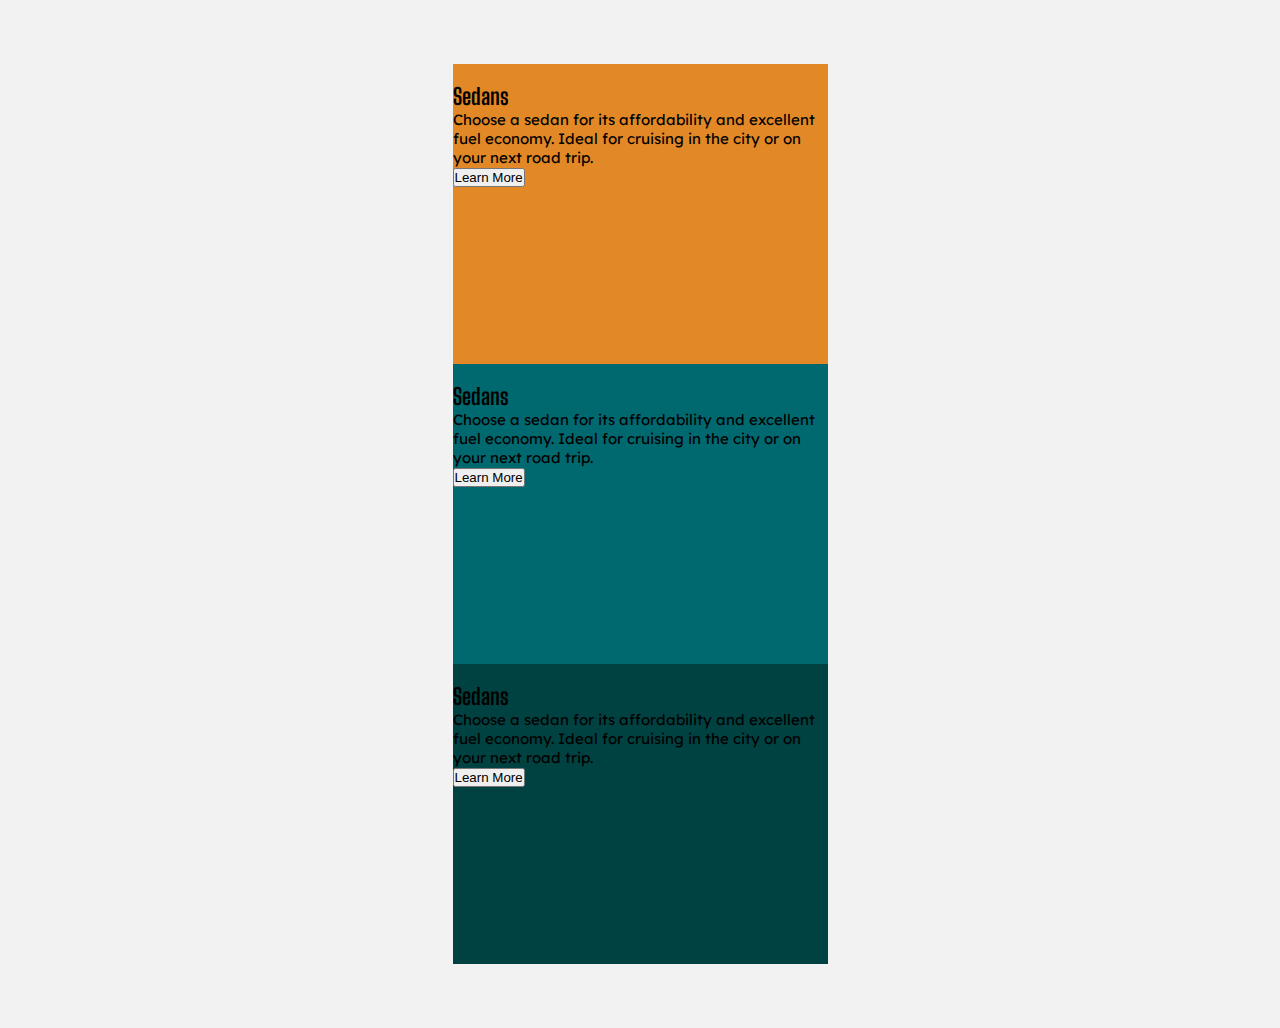
==== index.html @ f8acf5e2 "added basic mobile structure, content and styling" ====
<!DOCTYPE html>
<html lang="en">

<head>
  <meta charset="UTF-8">
  <meta name="viewport" content="width=device-width, initial-scale=1.0">
  <!-- displays site properly based on user's device -->

  <link rel="icon" type="image/png" sizes="32x32" href="./images/favicon-32x32.png">
  <link rel="stylesheet" href="styles.css">
  <link rel="preconnect" href="https://fonts.googleapis.com">
  <link rel="preconnect" href="https://fonts.gstatic.com" crossorigin>
  <link href="https://fonts.googleapis.com/css2?family=Lexend+Deca&display=swap" rel="stylesheet">
  <link rel="preconnect" href="https://fonts.googleapis.com">
  <link rel="preconnect" href="https://fonts.gstatic.com" crossorigin>
  <link href="https://fonts.googleapis.com/css2?family=Big+Shoulders+Display:wght@700&display=swap" rel="stylesheet">

  <title>Frontend Mentor | 3-column preview card component</title>
</head>

<body>
  <div class="container">
    <div class="sedans">
      <img src="" alt="">
      <h2>Sedans</h2>
      <p>Choose a sedan for its affordability and excellent fuel economy. Ideal for cruising in the city
        or on your next road trip.</p>
      <button>
        Learn More
      </button>
    </div> <!-- Sedans Div -->
    <div class="suvs">
      <img src="" alt="">
      <h2>Sedans</h2>
      <p>Choose a sedan for its affordability and excellent fuel economy. Ideal for cruising in the city
        or on your next road trip.</p>
      <button>
        Learn More
      </button>
    </div> <!-- SUVs Div -->
    <div class="luxury">
      <img src="" alt="">
      <h2>Sedans</h2>
      <p>Choose a sedan for its affordability and excellent fuel economy. Ideal for cruising in the city
        or on your next road trip.</p>
      <button>
        Learn More
      </button>
    </div> <!-- Luxurys Div -->
  </div> <!-- Container Div -->


</body>

</html>
---- styles.css ----
/* ## Layout

The designs were created to the following widths:

- Mobile: 375px
- Desktop: 1440px

## Colors

### Primary

Bright orange: hsl(31, 77%, 52%)
Dark cyan: hsl(184, 100%, 22%)
Very dark cyan: hsl(179, 100%, 13%)

### Neutral

Transparent white (paragraphs): hsla(0, 0%, 100%, 0.75)
Very light gray (background, headings, buttons): hsl(0, 0%, 95%)
 */


* {
 margin: 0;
 padding: 0;
 box-sizing: border-box;
}
body {
 font-family: 'Lexend Deca', sans-serif;
 font-size: 15px;
 background-color: hsl(0, 0%, 95%);
}
h1,
h2,
h3,
h4,
h5,
h6 {
 font-family: 'Big Shoulders Display', cursive;
}
 .attribution { 
  font-size: 11px; text-align: center; 
 }
 .attribution a { 
  color: hsl(228, 45%, 44%); 
 }

 /* MOBILE FIRST */

 .container {
  width: 375px;
  height: 100vh;
  background-color: hsl(31, 77%, 52%);
  margin: 4rem auto;
  display: flex;
  flex-direction: column;
 justify-content: stretch;
 }

 .sedans {
  width: 100%;
  flex: 1;

 }
.suvs {
 background-color: hsl(184, 100%, 22%);
 flex: 1;
}
.luxury {
 background-color: hsl(179, 100%, 13%);
 flex: 1;
}
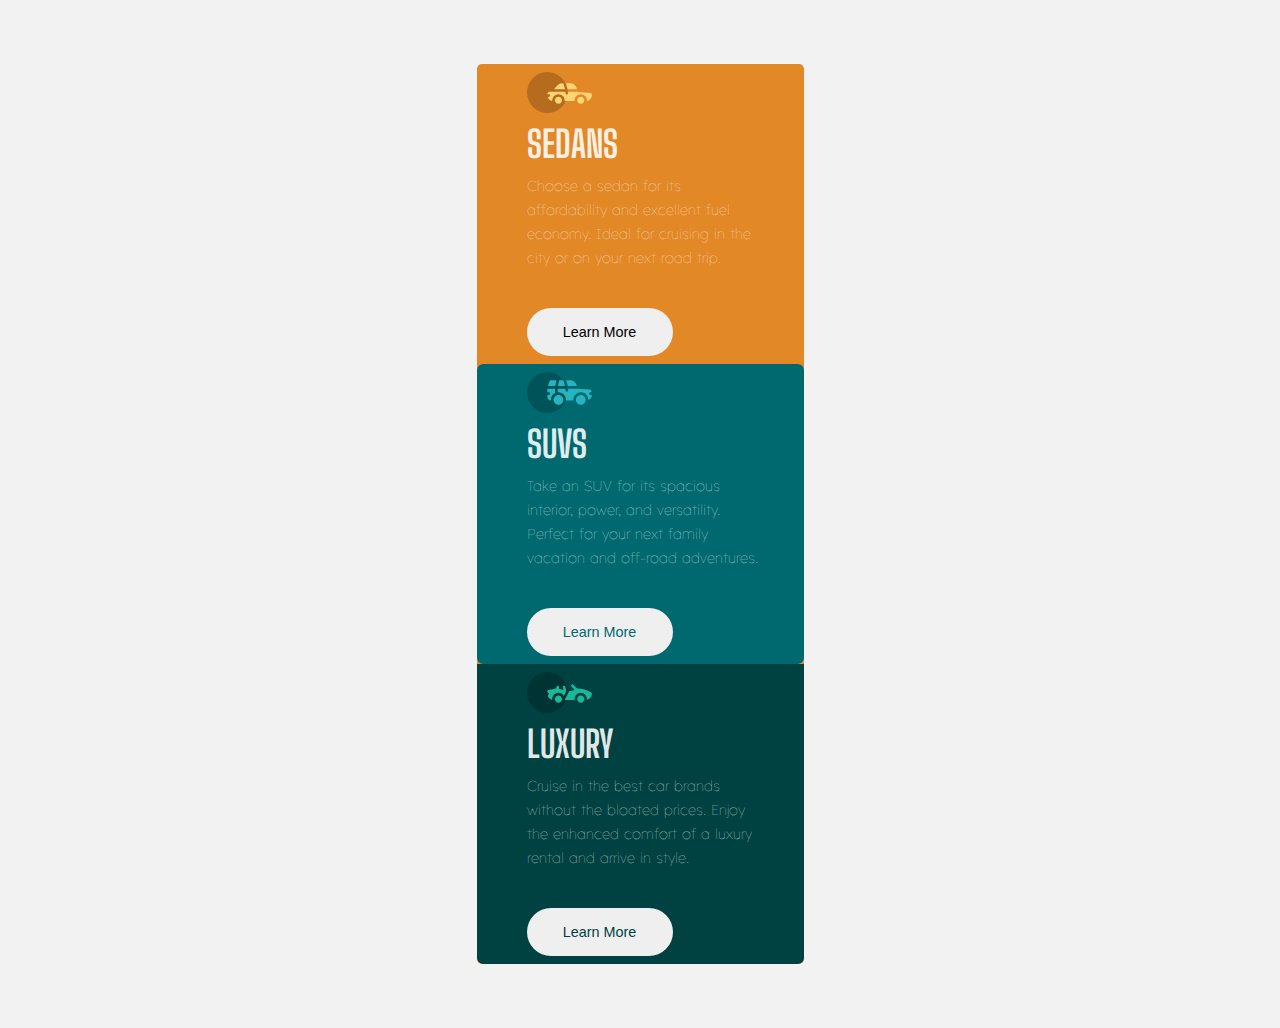
==== commit a9209a0a: "mobile first complete" ====
--- a/index.html
+++ b/index.html
@@ -20,8 +20,9 @@
 
 <body>
   <div class="container">
-    <div class="sedans">
-      <img src="" alt="">
+
+    <div class="car-content sedans">
+      <img class="car-icon" src="images/icon-sedans.svg" alt="sedan car icon">
       <h2>Sedans</h2>
       <p>Choose a sedan for its affordability and excellent fuel economy. Ideal for cruising in the city
         or on your next road trip.</p>
@@ -29,24 +30,28 @@
         Learn More
       </button>
     </div> <!-- Sedans Div -->
-    <div class="suvs">
-      <img src="" alt="">
-      <h2>Sedans</h2>
-      <p>Choose a sedan for its affordability and excellent fuel economy. Ideal for cruising in the city
-        or on your next road trip.</p>
+
+    <div class="car-content suvs">
+      <img class="car-icon" src="images/icon-suvs.svg" alt="SUV car icon">
+      <h2>SUVS</h2>
+      <p>Take an SUV for its spacious interior, power, and versatility. Perfect for your next family vacation
+        and off-road adventures.</p>
       <button>
         Learn More
       </button>
     </div> <!-- SUVs Div -->
-    <div class="luxury">
-      <img src="" alt="">
-      <h2>Sedans</h2>
-      <p>Choose a sedan for its affordability and excellent fuel economy. Ideal for cruising in the city
-        or on your next road trip.</p>
+
+    <div class="car-content luxury">
+      <img class="car-icon" src="images/icon-luxury.svg" alt="luxury car icon">
+      <h2>LUXURY</h2>
+      <p>Cruise in the best car brands without the bloated prices. Enjoy the enhanced comfort of a luxury
+        rental and arrive in style.
+      </p>
       <button>
         Learn More
       </button>
     </div> <!-- Luxurys Div -->
+
   </div> <!-- Container Div -->
 
 
--- a/styles.css
+++ b/styles.css
@@ -38,35 +38,81 @@
 h6 {
  font-family: 'Big Shoulders Display', cursive;
 }
- .attribution { 
-  font-size: 11px; text-align: center; 
- }
- .attribution a { 
-  color: hsl(228, 45%, 44%); 
- }
+
+
 
  /* MOBILE FIRST */
 
  .container {
-  width: 375px;
+  width: 327px;
   height: 100vh;
   background-color: hsl(31, 77%, 52%);
-  margin: 4rem auto;
   display: flex;
   flex-direction: column;
- justify-content: stretch;
+  margin: 4rem auto;
+ border-radius: 5px;
+ color: hsla(0, 0%, 100%, 0.8);
  }
 
- .sedans {
-  width: 100%;
-  flex: 1;
+ .car-content {
+  height: 100%;
+
 
  }
-.suvs {
- background-color: hsl(184, 100%, 22%);
- flex: 1;
-}
-.luxury {
- background-color: hsl(179, 100%, 13%);
- flex: 1;
-}
+
+ .sedans,
+ .luxury,
+ .suvs {
+  border-radius: 2%;
+  height: 100%;
+  display: flex;
+  flex-direction: column;
+  align-items:flex-start;
+  justify-content: space-evenly;
+  padding-left: 50px ;
+  
+ }
+ .car-content > img {
+  width:65px;
+ }
+ .car-content > button {
+  width:146px;
+  height: 48px;
+  border-radius:100px;
+  border: none;
+  font-size: 0.9rem;
+
+ }
+ .suvs {
+  background-color: hsl(184, 100%, 22%);
+
+ }
+ .suvs > button {
+  color:hsl(184, 100%, 22%) ;
+ }
+ .luxury > button {
+  color:hsl(179, 100%, 13%) ;
+ }
+ .sedan > button {
+  color:hsl(31, 77%, 52%) ;
+ }
+ .luxury {
+  background-color:hsl(179, 100%, 13%) ;
+  border-radius:0 0 2% 2%;
+ }
+
+ .car-content > h2 {
+  font-size: 2.3rem;
+  font-weight: 700;
+  text-transform: uppercase;
+  color: hsla(0, 0%, 100%, 0.9);
+ }
+.car-content > p {
+ width: 231px;
+ height: 125px ;
+ font-size: 0.9rem;
+ font-weight: lighter;
+ word-spacing: 1px;
+ line-height: 1.5rem;
+ color: hsla(0, 0%, 100%, 0.7);
+}